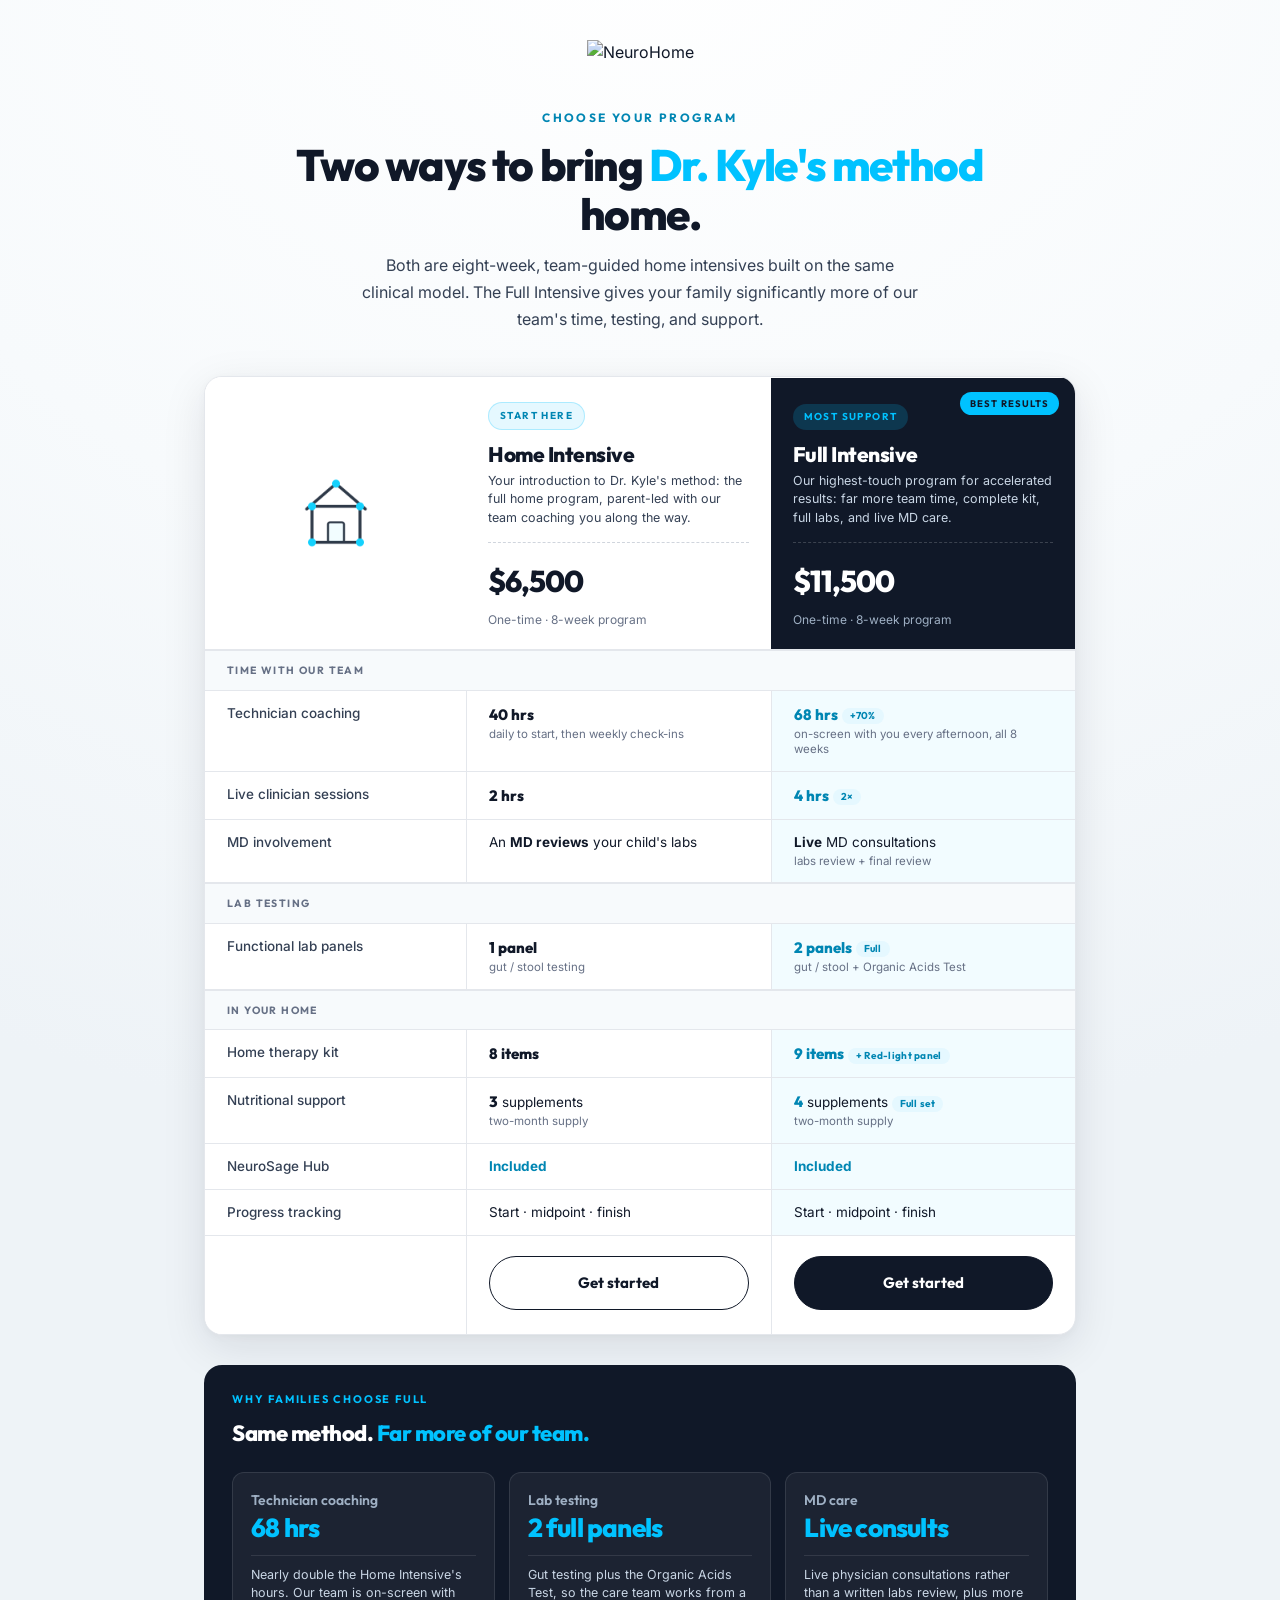
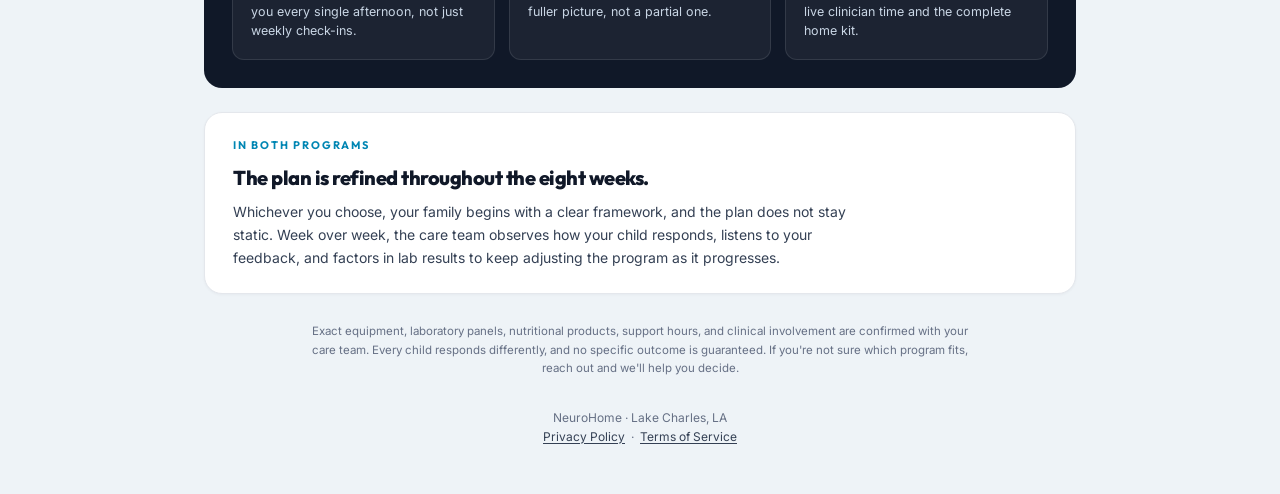
==== compare/index.html @ 3e86b490 "Add compare programs page" ====
<!DOCTYPE html>
<html lang="en">
<head>
<meta charset="UTF-8" />
<meta name="robots" content="noindex,nofollow" />
<meta name="viewport" content="width=device-width, initial-scale=1.0" />
<title>NeuroHome · Choose your program</title>
<link rel="preconnect" href="https://fonts.googleapis.com" />
<link rel="preconnect" href="https://fonts.gstatic.com" crossorigin />
<link href="https://fonts.googleapis.com/css2?family=Outfit:wght@500;600;700;800&family=Inter:wght@400;500;600&display=swap" rel="stylesheet" />
<style>
:root{
  --bg:#F7FAFC;
  --card:#FFFFFF;
  --navy:#101828;
  --navy-2:#1D2939;
  --ink:#101828;
  --ink-2:#344054;
  --ink-3:#667085;
  --line:#E4E7EC;
  --line-strong:#D0D5DD;
  --cyan:#00C2FF;
  --cyan-ink:#0086B3;
  --cyan-soft:#E5F8FF;
  --cyan-glow:rgba(0,194,255,0.14);
  --radius:18px;
  --radius-sm:12px;
  --radius-pill:100px;
  --shadow-sm:0 1px 3px rgba(16,24,40,0.04);
  --shadow-lg:0 12px 44px rgba(16,24,40,0.10),0 2px 8px rgba(16,24,40,0.03);
}
*,*::before,*::after{box-sizing:border-box;margin:0;padding:0}
html{scroll-behavior:smooth;-webkit-text-size-adjust:100%}
body{
  font-family:'Inter',-apple-system,BlinkMacSystemFont,sans-serif;
  background:radial-gradient(120% 60% at 50% -5%, #ffffff 0%, var(--bg) 55%, #EEF3F7 100%);
  color:var(--ink);line-height:1.6;-webkit-font-smoothing:antialiased;min-height:100vh;
}

/* ---------- header ---------- */
.masthead{text-align:center;padding:40px 20px 8px}
.masthead img{height:46px;width:auto;display:inline-block}
@media(max-width:600px){.masthead img{height:38px}}
.hero{max-width:760px;margin:0 auto;padding:14px 24px 8px;text-align:center}
.hero .eyebrow{font-family:'Outfit',sans-serif;font-size:12px;font-weight:700;letter-spacing:2.4px;text-transform:uppercase;color:var(--cyan-ink);margin-bottom:14px}
.hero h1{font-family:'Outfit',sans-serif;font-weight:800;font-size:clamp(30px,6vw,44px);line-height:1.1;letter-spacing:-1.4px;margin-bottom:14px}
.hero h1 em{font-style:normal;color:var(--cyan)}
.hero p{font-size:16px;color:var(--ink-2);max-width:560px;margin:0 auto;line-height:1.7}

/* ---------- comparison matrix ---------- */
.matrix-wrap{max-width:920px;margin:34px auto 0;padding:0 24px}
.matrix{width:100%;border-collapse:separate;border-spacing:0;background:var(--card);border:1px solid var(--line);border-radius:var(--radius);overflow:hidden;box-shadow:var(--shadow-lg)}
.matrix col.col-label{width:30%}
.matrix col.col-plan{width:35%}
.m-head td{vertical-align:bottom;padding:0;border-bottom:1px solid var(--line)}
.m-head .m-corner{background:var(--card);vertical-align:middle}
.corner-mark{display:flex;align-items:center;justify-content:center;padding:20px}
.corner-mark img{width:72px;height:auto;opacity:0.92}
@media(max-width:600px){.corner-mark img{width:48px}.corner-mark{padding:12px}}
.plan-head{padding:24px 22px 20px;height:100%}
.plan-head.accel{background:var(--navy);position:relative}
.best-badge{position:absolute;top:14px;right:16px;font-family:'Outfit',sans-serif;font-size:9.5px;font-weight:700;letter-spacing:1px;text-transform:uppercase;background:var(--cyan);color:var(--navy);padding:4px 10px;border-radius:var(--radius-pill)}
.plan-flag{display:inline-block;font-family:'Outfit',sans-serif;font-size:10px;font-weight:700;letter-spacing:1.4px;text-transform:uppercase;padding:5px 11px;border-radius:var(--radius-pill);margin-bottom:12px}
.plan-head.intro .plan-flag{background:var(--cyan-soft);color:var(--cyan-ink);border:1px solid rgba(0,194,255,0.25)}
.plan-head.accel .plan-flag{background:rgba(0,194,255,0.18);color:var(--cyan)}
.plan-name{font-family:'Outfit',sans-serif;font-size:21px;font-weight:800;letter-spacing:-0.5px;line-height:1.15;margin-bottom:6px}
.plan-head.accel .plan-name{color:#fff}
.plan-tagline{font-size:12.5px;line-height:1.5;min-height:54px}
.plan-head.intro .plan-tagline{color:var(--ink-2)}
.plan-head.accel .plan-tagline{color:#C9D6E5}
.price-stack{margin-top:14px;padding-top:14px;border-top:1px dashed var(--line-strong)}
.plan-head.accel .price-stack{border-top-color:rgba(255,255,255,0.18)}
.price-total{font-family:'Outfit',sans-serif;font-size:30px;font-weight:800;letter-spacing:-1px;color:var(--ink)}
.plan-head.accel .price-total{color:#fff}
.price-meta{font-size:12px;margin-top:5px}
.plan-head.intro .price-meta{color:var(--ink-3)}
.plan-head.accel .price-meta{color:#9FB0C4}

/* body rows */
.m-section td{background:var(--bg);font-family:'Outfit',sans-serif;font-size:10.5px;font-weight:700;letter-spacing:1.4px;text-transform:uppercase;color:var(--ink-3);padding:11px 22px;border-bottom:1px solid var(--line);border-top:1px solid var(--line)}
.matrix td.rlabel{font-size:13.5px;color:var(--ink-2);font-weight:500;padding:13px 22px;border-bottom:1px solid var(--line);vertical-align:top;line-height:1.4}
.matrix td.cell{font-size:13.5px;color:var(--ink);padding:13px 22px;border-bottom:1px solid var(--line);border-left:1px solid var(--line);vertical-align:top;line-height:1.4}
.matrix td.cell.accel-col{background:rgba(0,194,255,0.05)}
.matrix tr:last-child td{border-bottom:none}
.cell .yes{color:var(--cyan-ink);font-weight:700}
.cell .no{color:var(--ink-3)}
.cell strong{font-weight:700;color:var(--ink)}
.cell .big{font-family:'Outfit',sans-serif;font-weight:800;color:var(--ink);font-size:15px}
.cell.accel-col .big{color:var(--cyan-ink)}
.cell .up{display:inline-block;font-family:'Outfit',sans-serif;font-size:10px;font-weight:700;color:var(--cyan-ink);background:var(--cyan-soft);border-radius:var(--radius-pill);padding:1px 8px;margin-left:4px;letter-spacing:0.3px;vertical-align:middle}
.cell small{display:block;color:var(--ink-3);font-size:11.5px;margin-top:2px;line-height:1.35}

/* CTA row */
.m-cta td{padding:20px 22px 24px;border-left:1px solid var(--line)}
.m-cta td.rlabel-cta{border-left:none;background:var(--card)}
.plan-cta{display:block;width:100%;text-align:center;font-family:'Outfit',sans-serif;font-size:15px;font-weight:700;text-decoration:none;padding:14px;border-radius:var(--radius-pill);transition:transform .2s cubic-bezier(.22,1,.36,1),box-shadow .2s,background .2s}
.plan-cta.intro{background:#fff;color:var(--navy);border:1.5px solid var(--navy)}
.plan-cta.intro:hover{background:var(--navy);color:#fff;transform:translateY(-2px)}
.plan-cta.accel{background:var(--navy);color:#fff;border:1.5px solid var(--navy)}
.plan-cta.accel:hover{background:var(--navy-2);transform:translateY(-2px);box-shadow:0 8px 26px rgba(0,194,255,0.32)}
.plan-cta:focus-visible{outline:2px solid var(--cyan);outline-offset:3px}

/* ---------- why full (delta strip) ---------- */
.why{max-width:920px;margin:30px auto 0;padding:0 24px}
.why-inner{background:var(--navy);border-radius:var(--radius);padding:26px 28px 28px;color:#fff}
.why-inner .eyebrow{font-family:'Outfit',sans-serif;font-size:11px;font-weight:700;letter-spacing:1.8px;text-transform:uppercase;color:var(--cyan);margin-bottom:8px}
.why-inner h2{font-family:'Outfit',sans-serif;font-size:22px;font-weight:800;letter-spacing:-0.5px;margin-bottom:20px}
.why-inner h2 em{font-style:normal;color:var(--cyan)}
.why-grid{display:grid;grid-template-columns:repeat(3,1fr);gap:14px}
@media(max-width:700px){.why-grid{grid-template-columns:1fr}}
.why-cell{background:rgba(255,255,255,0.05);border:1px solid rgba(255,255,255,0.1);border-radius:var(--radius-sm);padding:18px 18px}
.why-cell .delta{font-family:'Outfit',sans-serif;font-size:14px;font-weight:600;color:#9FB0C4;line-height:1.3}
.why-cell .delta .to{color:var(--cyan);font-size:26px;font-weight:800;display:block;letter-spacing:-0.8px;margin-top:2px}
.why-cell .desc{font-size:12.5px;color:#C9D6E5;line-height:1.5;margin-top:10px;padding-top:10px;border-top:1px solid rgba(255,255,255,0.1)}

/* ---------- shared foundation ---------- */
.shared{max-width:920px;margin:24px auto 0;padding:0 24px}
.shared-inner{background:var(--card);border:1px solid var(--line);border-radius:var(--radius);padding:24px 28px;box-shadow:var(--shadow-sm)}
.shared-inner .eyebrow{font-family:'Outfit',sans-serif;font-size:11px;font-weight:700;letter-spacing:1.8px;text-transform:uppercase;color:var(--cyan-ink);margin-bottom:8px}
.shared-inner h2{font-family:'Outfit',sans-serif;font-size:20px;font-weight:800;letter-spacing:-0.5px;margin-bottom:6px;color:var(--ink)}
.shared-inner p{font-size:14px;color:var(--ink-2);line-height:1.65;max-width:640px}

/* ---------- disclaimer + footer ---------- */
.note{max-width:720px;margin:28px auto 0;padding:0 24px;text-align:center}
.note p{font-size:11.5px;color:var(--ink-3);line-height:1.6}
footer{text-align:center;padding:30px 24px 48px;color:var(--ink-3);font-size:12px}
footer a{color:var(--ink-2);text-decoration:underline;text-underline-offset:2px}

@media(prefers-reduced-motion:reduce){*{transition:none!important}}
</style>
</head>
<body>

  <div class="masthead">
    <img src="https://assets.cdn.filesafe.space/OzXiG0YQaeEKh2w5XeyU/media/6a5966ed1a0f048050e0a91e.png" alt="NeuroHome" />
  </div>

  <div class="hero">
    <div class="eyebrow">Choose your program</div>
    <h1>Two ways to bring <em>Dr. Kyle's method</em> home.</h1>
    <p>Both are eight-week, team-guided home intensives built on the same clinical model. The Full Intensive gives your family significantly more of our team's time, testing, and support.</p>
  </div>

  <div class="matrix-wrap">
    <table class="matrix">
      <colgroup>
        <col class="col-label" />
        <col class="col-plan" />
        <col class="col-plan" />
      </colgroup>

      <tr class="m-head">
        <td class="m-corner"><div class="corner-mark"><img src="neurohome-calendar-logo.png" alt="NeuroHome" /></div></td>
        <td>
          <div class="plan-head intro">
            <span class="plan-flag">Start here</span>
            <div class="plan-name">Home Intensive</div>
            <div class="plan-tagline">Your introduction to Dr. Kyle's method: the full home program, parent-led with our team coaching you along the way.</div>
            <div class="price-stack">
              <div class="price-total">$6,500</div>
              <div class="price-meta">One-time · 8-week program</div>
            </div>
          </div>
        </td>
        <td>
          <div class="plan-head accel">
            <span class="best-badge">Best results</span>
            <span class="plan-flag">Most support</span>
            <div class="plan-name">Full Intensive</div>
            <div class="plan-tagline">Our highest-touch program for accelerated results: far more team time, complete kit, full labs, and live MD care.</div>
            <div class="price-stack">
              <div class="price-total">$11,500</div>
              <div class="price-meta">One-time · 8-week program</div>
            </div>
          </div>
        </td>
      </tr>

      <!-- TEAM TIME -->
      <tr class="m-section"><td colspan="3">Time with our team</td></tr>
      <tr>
        <td class="rlabel">Technician coaching</td>
        <td class="cell"><span class="big">40 hrs</span><small>daily to start, then weekly check-ins</small></td>
        <td class="cell accel-col"><span class="big">68 hrs</span><span class="up">+70%</span><small>on-screen with you every afternoon, all 8 weeks</small></td>
      </tr>
      <tr>
        <td class="rlabel">Live clinician sessions</td>
        <td class="cell"><span class="big">2 hrs</span></td>
        <td class="cell accel-col"><span class="big">4 hrs</span><span class="up">2×</span></td>
      </tr>
      <tr>
        <td class="rlabel">MD involvement</td>
        <td class="cell">An <strong>MD reviews</strong> your child's labs</td>
        <td class="cell accel-col"><strong>Live</strong> MD consultations<small>labs review + final review</small></td>
      </tr>

      <!-- LABS -->
      <tr class="m-section"><td colspan="3">Lab testing</td></tr>
      <tr>
        <td class="rlabel">Functional lab panels</td>
        <td class="cell"><span class="big">1 panel</span><small>gut / stool testing</small></td>
        <td class="cell accel-col"><span class="big">2 panels</span><span class="up">Full</span><small>gut / stool + Organic Acids Test</small></td>
      </tr>

      <!-- HOME KIT + SUPPLEMENTS -->
      <tr class="m-section"><td colspan="3">In your home</td></tr>
      <tr>
        <td class="rlabel">Home therapy kit</td>
        <td class="cell"><span class="big">8 items</span></td>
        <td class="cell accel-col"><span class="big">9 items</span><span class="up">+ Red-light panel</span></td>
      </tr>
      <tr>
        <td class="rlabel">Nutritional support</td>
        <td class="cell"><span class="big">3</span> supplements<small>two-month supply</small></td>
        <td class="cell accel-col"><span class="big">4</span> supplements<span class="up">Full set</span><small>two-month supply</small></td>
      </tr>
      <tr>
        <td class="rlabel">NeuroSage Hub</td>
        <td class="cell"><span class="yes">Included</span></td>
        <td class="cell accel-col"><span class="yes">Included</span></td>
      </tr>
      <tr>
        <td class="rlabel">Progress tracking</td>
        <td class="cell">Start · midpoint · finish</td>
        <td class="cell accel-col">Start · midpoint · finish</td>
      </tr>

      <tr class="m-cta">
        <td class="rlabel-cta"></td>
        <td><a class="plan-cta intro" href="[CHECKOUT_URL_INTRO]" target="_blank" rel="noopener">Get started</a></td>
        <td><a class="plan-cta accel" href="[CHECKOUT_URL_FULL]" target="_blank" rel="noopener">Get started</a></td>
      </tr>

    </table>
  </div>

  <!-- why full is the bigger step -->
  <div class="why">
    <div class="why-inner">
      <div class="eyebrow">Why families choose Full</div>
      <h2>Same method. <em>Far more of our team.</em></h2>
      <div class="why-grid">
        <div class="why-cell">
          <div class="delta">Technician coaching<span class="to">68 hrs</span></div>
          <div class="desc">Nearly double the Home Intensive's hours. Our team is on-screen with you every single afternoon, not just weekly check-ins.</div>
        </div>
        <div class="why-cell">
          <div class="delta">Lab testing<span class="to">2 full panels</span></div>
          <div class="desc">Gut testing plus the Organic Acids Test, so the care team works from a fuller picture, not a partial one.</div>
        </div>
        <div class="why-cell">
          <div class="delta">MD care<span class="to">Live consults</span></div>
          <div class="desc">Live physician consultations rather than a written labs review, plus more live clinician time and the complete home kit.</div>
        </div>
      </div>
    </div>
  </div>

  <!-- shared foundation -->
  <div class="shared">
    <div class="shared-inner">
      <div class="eyebrow">In both programs</div>
      <h2>The plan is refined throughout the eight weeks.</h2>
      <p>Whichever you choose, your family begins with a clear framework, and the plan does not stay static. Week over week, the care team observes how your child responds, listens to your feedback, and factors in lab results to keep adjusting the program as it progresses.</p>
    </div>
  </div>

  <div class="note">
    <p>Exact equipment, laboratory panels, nutritional products, support hours, and clinical involvement are confirmed with your care team. Every child responds differently, and no specific outcome is guaranteed. If you're not sure which program fits, reach out and we'll help you decide.</p>
  </div>

  <footer>
    NeuroHome · Lake Charles, LA<br>
    <a href="#">Privacy Policy</a> &nbsp;·&nbsp; <a href="#">Terms of Service</a>
  </footer>

</body>
</html>
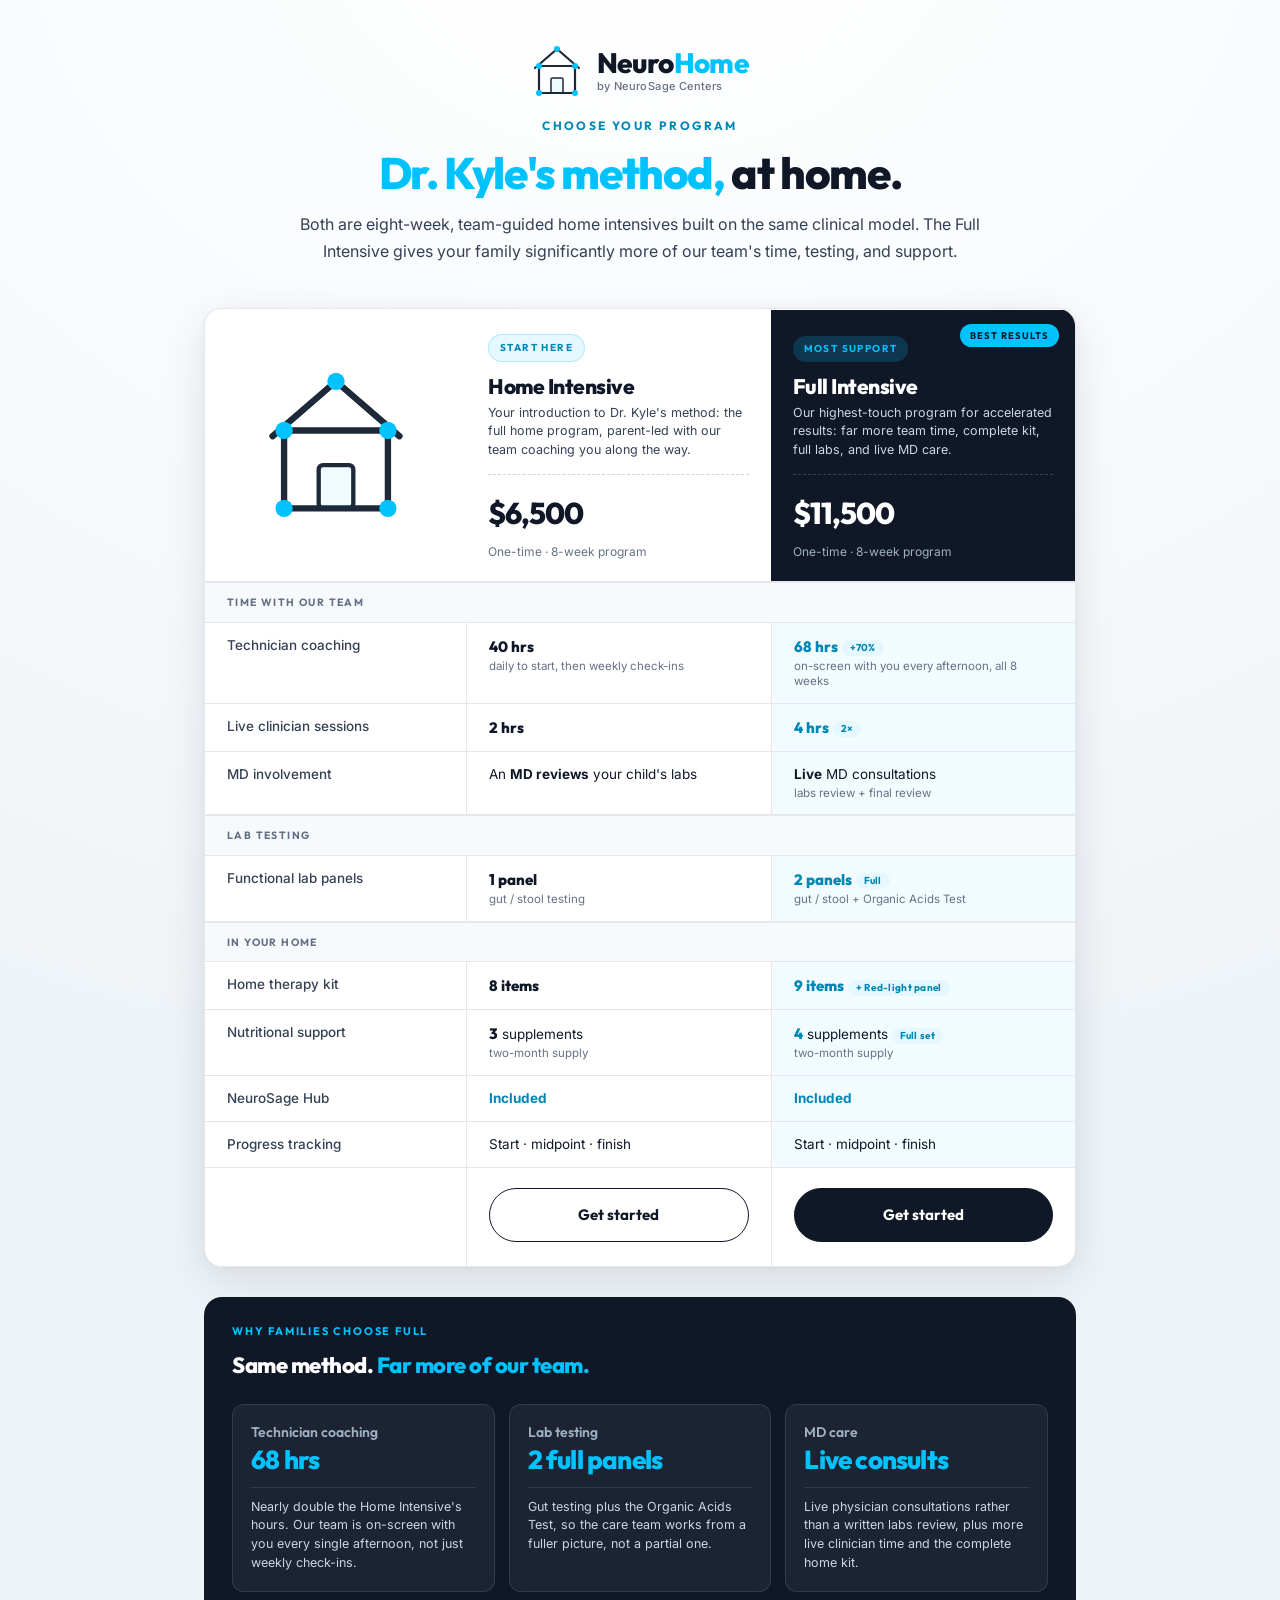
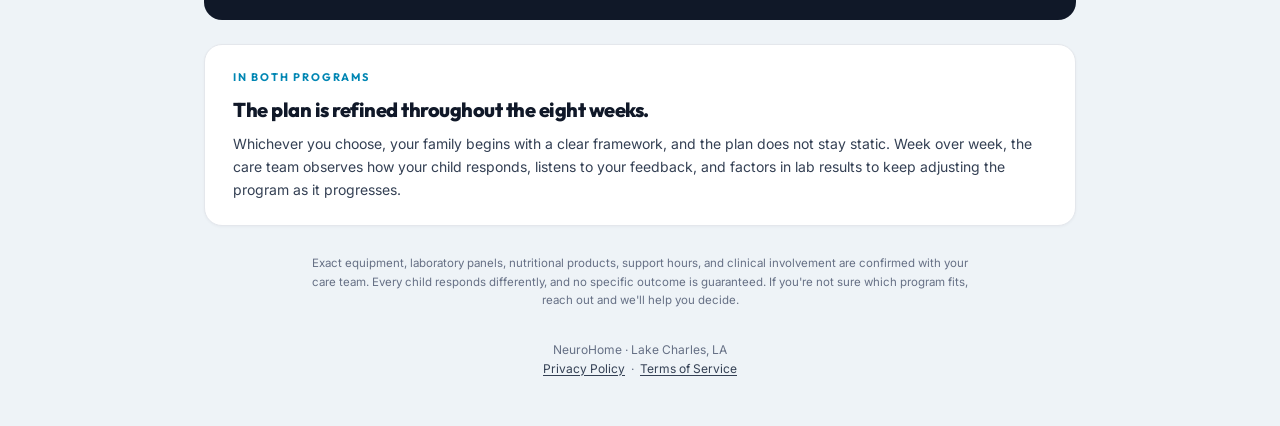
==== commit 12a66bcd: "Restore compare page (index.html)" ====
--- a/compare/index.html
+++ b/compare/index.html
@@ -38,14 +38,21 @@
 }
 
 /* ---------- header ---------- */
-.masthead{text-align:center;padding:40px 20px 8px}
-.masthead img{height:46px;width:auto;display:inline-block}
-@media(max-width:600px){.masthead img{height:38px}}
-.hero{max-width:760px;margin:0 auto;padding:14px 24px 8px;text-align:center}
+.masthead{text-align:center;padding:44px 20px 4px}
+.masthead .nav-brand{display:inline-flex;align-items:center;gap:14px;text-decoration:none;line-height:1.1}
+.nav-brand-mark{flex-shrink:0}
+.nav-brand-wordmark{display:flex;flex-direction:column;gap:2px;text-align:left}
+.nav-brand-name{font-family:'Outfit',sans-serif;font-size:28px;font-weight:800;letter-spacing:-0.6px;color:var(--ink)}
+.nav-brand-name span{color:var(--cyan)}
+.nav-brand-tag{font-family:'Inter',sans-serif;font-size:11px;font-weight:500;color:var(--ink-3);letter-spacing:0.4px}
+@media(max-width:600px){.nav-brand-name{font-size:23px}.nav-brand-mark{width:44px;height:44px}}
+
+
+.hero{max-width:920px;margin:0 auto;padding:8px 24px 8px;text-align:center}
 .hero .eyebrow{font-family:'Outfit',sans-serif;font-size:12px;font-weight:700;letter-spacing:2.4px;text-transform:uppercase;color:var(--cyan-ink);margin-bottom:14px}
 .hero h1{font-family:'Outfit',sans-serif;font-weight:800;font-size:clamp(30px,6vw,44px);line-height:1.1;letter-spacing:-1.4px;margin-bottom:14px}
 .hero h1 em{font-style:normal;color:var(--cyan)}
-.hero p{font-size:16px;color:var(--ink-2);max-width:560px;margin:0 auto;line-height:1.7}
+.hero p{font-size:16px;color:var(--ink-2);max-width:720px;margin:0 auto;line-height:1.7}
 
 /* ---------- comparison matrix ---------- */
 .matrix-wrap{max-width:920px;margin:34px auto 0;padding:0 24px}
@@ -54,9 +61,9 @@
 .matrix col.col-plan{width:35%}
 .m-head td{vertical-align:bottom;padding:0;border-bottom:1px solid var(--line)}
 .m-head .m-corner{background:var(--card);vertical-align:middle}
-.corner-mark{display:flex;align-items:center;justify-content:center;padding:20px}
-.corner-mark img{width:72px;height:auto;opacity:0.92}
-@media(max-width:600px){.corner-mark img{width:48px}.corner-mark{padding:12px}}
+.corner-mark{display:flex;align-items:center;justify-content:center;padding:12px}
+.corner-svg{width:150px;height:auto;opacity:1}
+@media(max-width:600px){.corner-svg{width:90px}.corner-mark{padding:8px}}
 .plan-head{padding:24px 22px 20px;height:100%}
 .plan-head.accel{background:var(--navy);position:relative}
 .best-badge{position:absolute;top:14px;right:16px;font-family:'Outfit',sans-serif;font-size:9.5px;font-weight:700;letter-spacing:1px;text-transform:uppercase;background:var(--cyan);color:var(--navy);padding:4px 10px;border-radius:var(--radius-pill)}
@@ -118,7 +125,7 @@
 .shared-inner{background:var(--card);border:1px solid var(--line);border-radius:var(--radius);padding:24px 28px;box-shadow:var(--shadow-sm)}
 .shared-inner .eyebrow{font-family:'Outfit',sans-serif;font-size:11px;font-weight:700;letter-spacing:1.8px;text-transform:uppercase;color:var(--cyan-ink);margin-bottom:8px}
 .shared-inner h2{font-family:'Outfit',sans-serif;font-size:20px;font-weight:800;letter-spacing:-0.5px;margin-bottom:6px;color:var(--ink)}
-.shared-inner p{font-size:14px;color:var(--ink-2);line-height:1.65;max-width:640px}
+.shared-inner p{font-size:14px;color:var(--ink-2);line-height:1.65;max-width:100%}
 
 /* ---------- disclaimer + footer ---------- */
 .note{max-width:720px;margin:28px auto 0;padding:0 24px;text-align:center}
@@ -132,12 +139,27 @@
 <body>
 
   <div class="masthead">
-    <img src="https://assets.cdn.filesafe.space/OzXiG0YQaeEKh2w5XeyU/media/6a5966ed1a0f048050e0a91e.png" alt="NeuroHome" />
+    <a class="nav-brand" href="#" aria-label="NeuroHome by NeuroSage Centers">
+      <svg class="nav-brand-mark" width="52" height="52" viewBox="0 0 52 52" fill="none" xmlns="http://www.w3.org/2000/svg" aria-hidden="true">
+        <rect x="8" y="22" width="36" height="27" rx="3" stroke="#1D2939" stroke-width="2.2" fill="none"/>
+        <path d="M 4 24 L 26 5 L 48 24" stroke="#1D2939" stroke-width="2.2" fill="none" stroke-linecap="round" stroke-linejoin="round"/>
+        <rect x="20" y="34" width="12" height="15" rx="1.5" stroke="#1D2939" stroke-width="1.5" fill="rgba(0,194,255,0.06)"/>
+        <circle cx="8" cy="22" r="3" fill="#00C2FF"/>
+        <circle cx="44" cy="22" r="3" fill="#00C2FF"/>
+        <circle cx="8" cy="49" r="3" fill="#00C2FF"/>
+        <circle cx="44" cy="49" r="3" fill="#00C2FF"/>
+        <circle cx="26" cy="5" r="3" fill="#00C2FF"/>
+      </svg>
+      <span class="nav-brand-wordmark">
+        <span class="nav-brand-name">Neuro<span>Home</span></span>
+        <span class="nav-brand-tag">by NeuroSage Centers</span>
+      </span>
+    </a>
   </div>
 
   <div class="hero">
     <div class="eyebrow">Choose your program</div>
-    <h1>Two ways to bring <em>Dr. Kyle's method</em> home.</h1>
+    <h1><em>Dr. Kyle's method,</em> at home.</h1>
     <p>Both are eight-week, team-guided home intensives built on the same clinical model. The Full Intensive gives your family significantly more of our team's time, testing, and support.</p>
   </div>
 
@@ -150,7 +172,16 @@
       </colgroup>
 
       <tr class="m-head">
-        <td class="m-corner"><div class="corner-mark"><img src="neurohome-calendar-logo.png" alt="NeuroHome" /></div></td>
+        <td class="m-corner"><div class="corner-mark"><svg class="corner-svg" viewBox="0 0 52 54" fill="none" xmlns="http://www.w3.org/2000/svg" role="img" aria-label="NeuroHome">
+  <rect x="8" y="22" width="36" height="27" rx="3" stroke="#1D2939" stroke-width="2.2" fill="none"/>
+  <path d="M 4 24 L 26 5 L 48 24" stroke="#1D2939" stroke-width="2.2" fill="none" stroke-linecap="round" stroke-linejoin="round"/>
+  <rect x="20" y="34" width="12" height="15" rx="1.5" stroke="#1D2939" stroke-width="1.5" fill="rgba(0,194,255,0.06)"/>
+  <circle cx="8" cy="22" r="3" fill="#00C2FF"/>
+  <circle cx="44" cy="22" r="3" fill="#00C2FF"/>
+  <circle cx="8" cy="49" r="3" fill="#00C2FF"/>
+  <circle cx="44" cy="49" r="3" fill="#00C2FF"/>
+  <circle cx="26" cy="5" r="3" fill="#00C2FF"/>
+</svg></div></td>
         <td>
           <div class="plan-head intro">
             <span class="plan-flag">Start here</span>
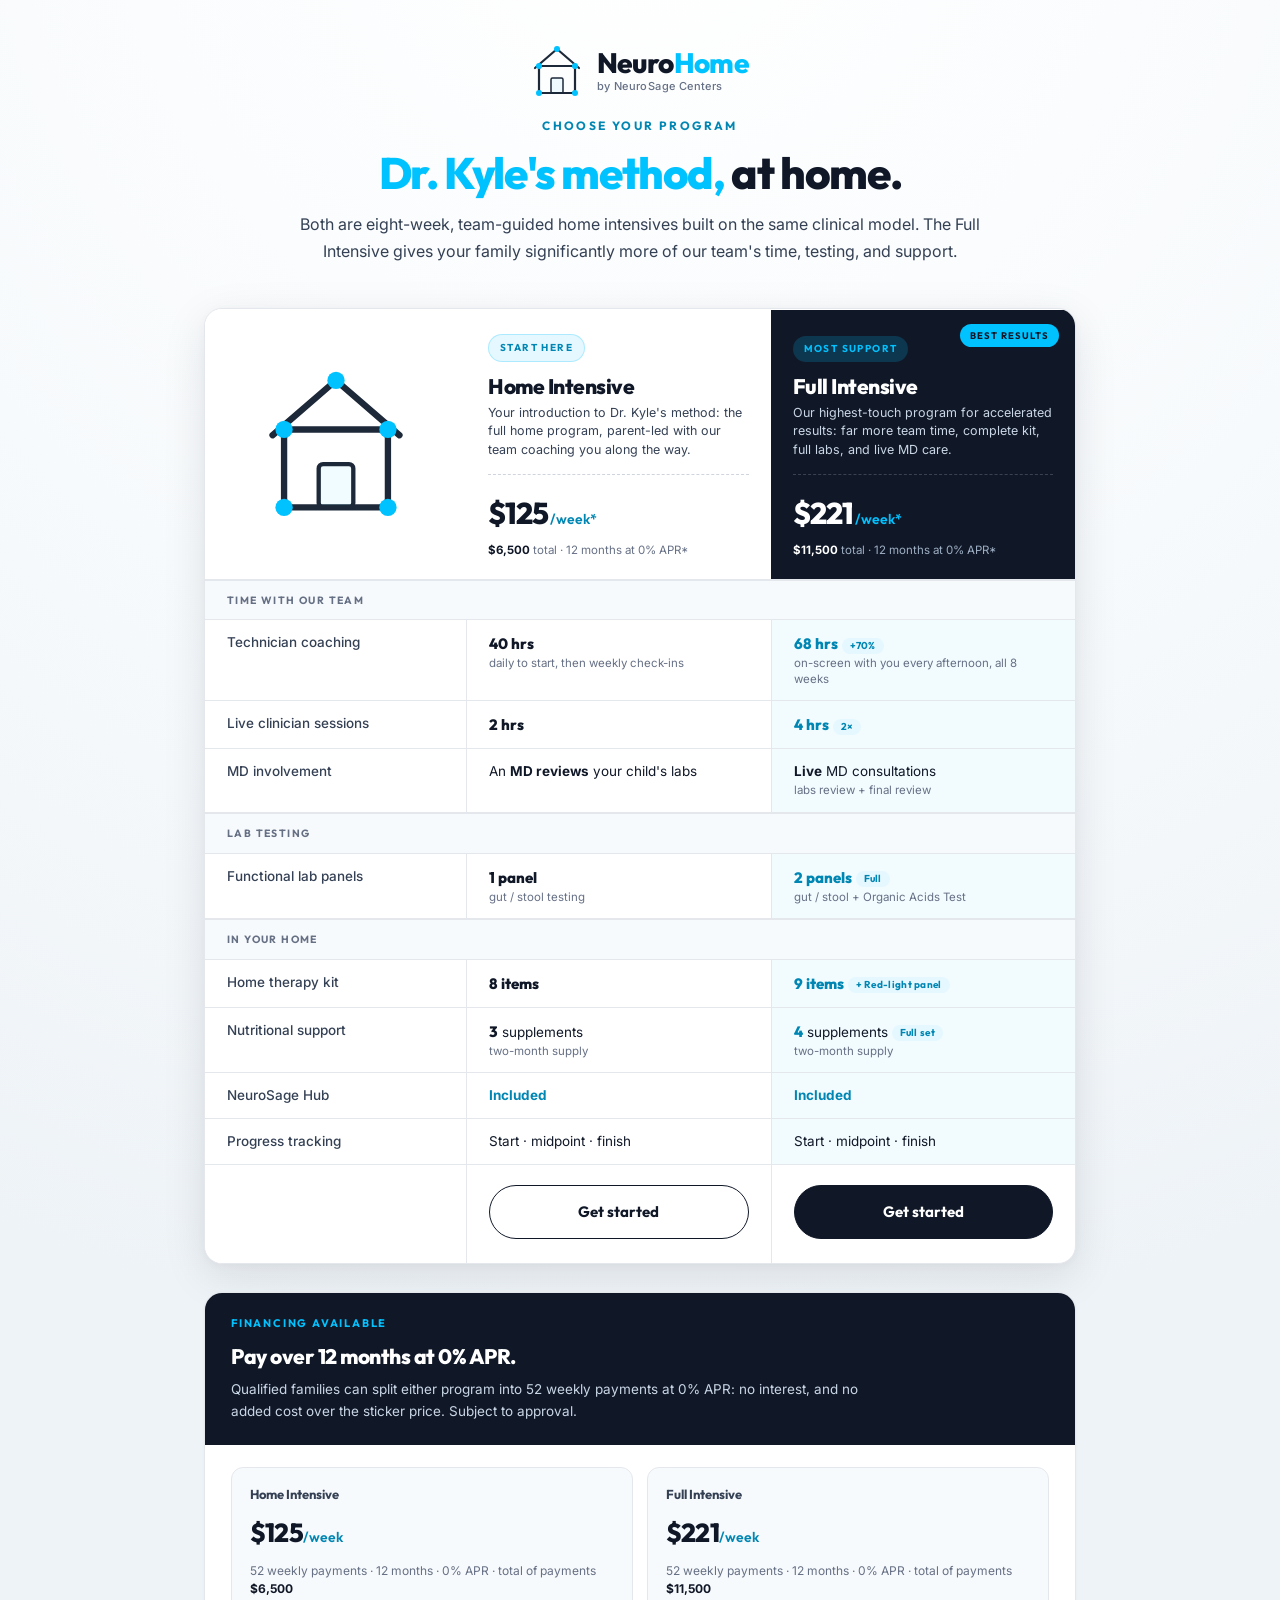
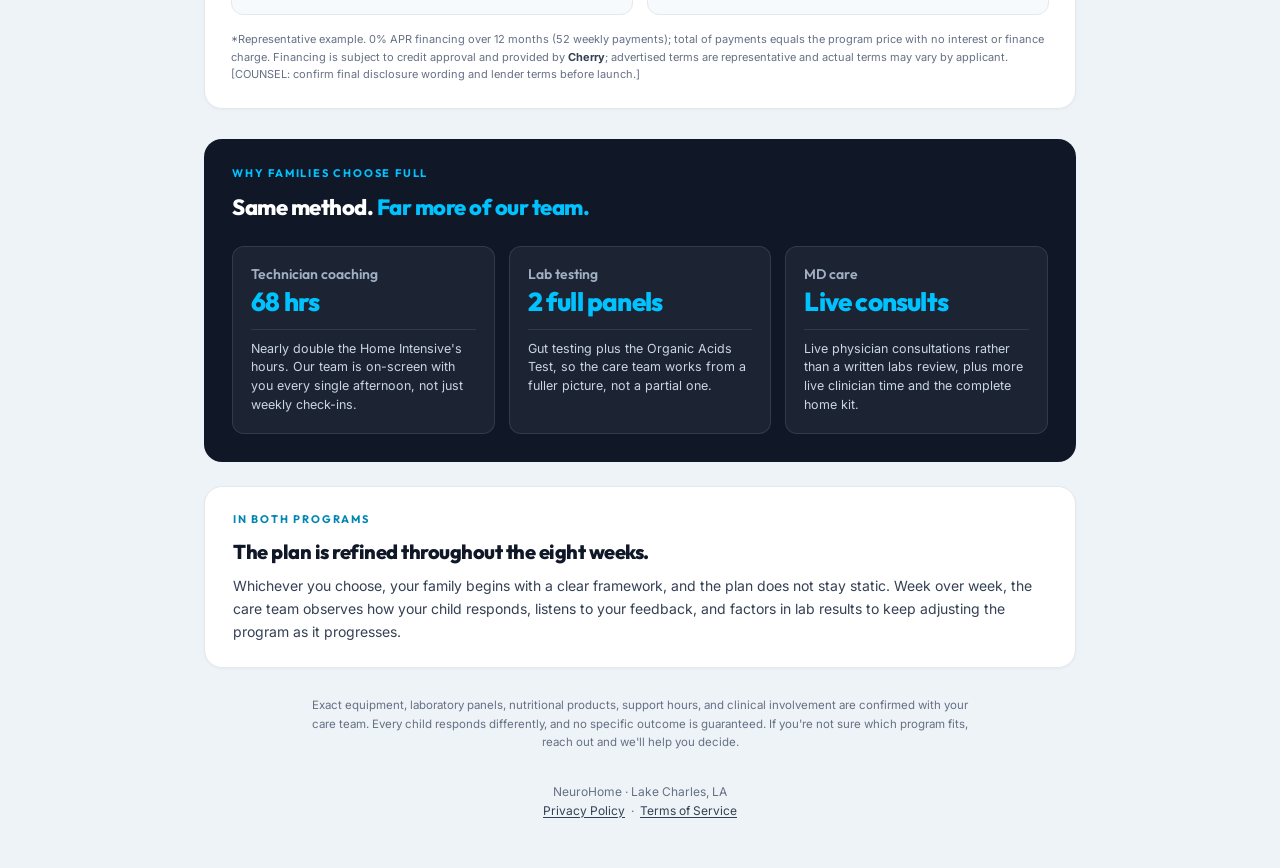
==== commit 3085fd63: "Cherry financing + fix APR line wrap" ====
--- a/compare/index.html
+++ b/compare/index.html
@@ -79,9 +79,15 @@
 .plan-head.accel .price-stack{border-top-color:rgba(255,255,255,0.18)}
 .price-total{font-family:'Outfit',sans-serif;font-size:30px;font-weight:800;letter-spacing:-1px;color:var(--ink)}
 .plan-head.accel .price-total{color:#fff}
-.price-meta{font-size:12px;margin-top:5px}
+.price-meta{font-size:11.5px;margin-top:5px;line-height:1.45}
 .plan-head.intro .price-meta{color:var(--ink-3)}
 .plan-head.accel .price-meta{color:#9FB0C4}
+.price-weekly{font-family:'Outfit',sans-serif;font-size:14px;font-weight:600;color:var(--cyan-ink)}
+.plan-head.accel .price-weekly{color:var(--cyan)}
+.price-weekly .amt{font-family:'Outfit',sans-serif;font-size:30px;font-weight:800;letter-spacing:-1px;color:var(--ink);display:inline-block;margin-right:2px}
+.plan-head.accel .price-weekly .amt{color:#fff}
+.price-meta strong{color:var(--ink);font-weight:700}
+.plan-head.accel .price-meta strong{color:#fff}
 
 /* body rows */
 .m-section td{background:var(--bg);font-family:'Outfit',sans-serif;font-size:10.5px;font-weight:700;letter-spacing:1.4px;text-transform:uppercase;color:var(--ink-3);padding:11px 22px;border-bottom:1px solid var(--line);border-top:1px solid var(--line)}
@@ -106,6 +112,26 @@
 .plan-cta.accel{background:var(--navy);color:#fff;border:1.5px solid var(--navy)}
 .plan-cta.accel:hover{background:var(--navy-2);transform:translateY(-2px);box-shadow:0 8px 26px rgba(0,194,255,0.32)}
 .plan-cta:focus-visible{outline:2px solid var(--cyan);outline-offset:3px}
+
+
+/* ---------- financing ---------- */
+.financing{max-width:920px;margin:28px auto 0;padding:0 24px}
+.fin-inner{background:var(--card);border:1px solid var(--line);border-radius:var(--radius);overflow:hidden;box-shadow:var(--shadow-sm)}
+.fin-head{background:var(--navy);padding:22px 26px;color:#fff}
+.fin-head .eyebrow{font-family:'Outfit',sans-serif;font-size:11px;font-weight:700;letter-spacing:1.8px;text-transform:uppercase;color:var(--cyan);margin-bottom:7px}
+.fin-head h2{font-family:'Outfit',sans-serif;font-size:21px;font-weight:800;letter-spacing:-0.5px;margin-bottom:6px}
+.fin-head p{font-size:13.5px;color:#C9D6E5;line-height:1.6;max-width:640px}
+.fin-body{padding:22px 26px 24px}
+.rep-grid{display:grid;grid-template-columns:1fr 1fr;gap:14px;margin-bottom:16px}
+@media(max-width:600px){.rep-grid{grid-template-columns:1fr}}
+.rep-card{background:var(--bg);border:1px solid var(--line);border-radius:var(--radius-sm);padding:16px 18px}
+.rep-name{font-family:'Outfit',sans-serif;font-size:13px;font-weight:700;color:var(--ink-2);margin-bottom:8px}
+.rep-week{font-family:'Outfit',sans-serif;font-size:14px;font-weight:600;color:var(--cyan-ink);margin-bottom:8px}
+.rep-week .ramt{font-size:26px;font-weight:800;letter-spacing:-0.8px;color:var(--ink)}
+.rep-line{font-size:12px;color:var(--ink-3);line-height:1.5}
+.rep-line strong{color:var(--ink);font-weight:700}
+.fin-disclosure{font-size:11px;color:var(--ink-3);line-height:1.6;margin:0}
+.fin-disclosure strong{color:var(--ink-2)}
 
 /* ---------- why full (delta strip) ---------- */
 .why{max-width:920px;margin:30px auto 0;padding:0 24px}
@@ -188,8 +214,8 @@
             <div class="plan-name">Home Intensive</div>
             <div class="plan-tagline">Your introduction to Dr. Kyle's method: the full home program, parent-led with our team coaching you along the way.</div>
             <div class="price-stack">
-              <div class="price-total">$6,500</div>
-              <div class="price-meta">One-time · 8-week program</div>
+              <div class="price-weekly"><span class="amt">$125</span>/week*</div>
+              <div class="price-meta"><strong>$6,500</strong> total &middot; 12 months at 0% APR*</div>
             </div>
           </div>
         </td>
@@ -200,8 +226,8 @@
             <div class="plan-name">Full Intensive</div>
             <div class="plan-tagline">Our highest-touch program for accelerated results: far more team time, complete kit, full labs, and live MD care.</div>
             <div class="price-stack">
-              <div class="price-total">$11,500</div>
-              <div class="price-meta">One-time · 8-week program</div>
+              <div class="price-weekly"><span class="amt">$221</span>/week*</div>
+              <div class="price-meta"><strong>$11,500</strong> total &middot; 12 months at 0% APR*</div>
             </div>
           </div>
         </td>
@@ -263,6 +289,32 @@
       </tr>
 
     </table>
+  </div>
+
+  <!-- financing -->
+  <div class="financing">
+    <div class="fin-inner">
+      <div class="fin-head">
+        <div class="eyebrow">Financing available</div>
+        <h2>Pay over 12 months at 0% APR.</h2>
+        <p>Qualified families can split either program into 52 weekly payments at 0% APR: no interest, and no added cost over the sticker price. Subject to approval.</p>
+      </div>
+      <div class="fin-body">
+        <div class="rep-grid">
+          <div class="rep-card">
+            <div class="rep-name">Home Intensive</div>
+            <div class="rep-week"><span class="ramt">$125</span>/week</div>
+            <div class="rep-line">52 weekly payments &middot; 12 months &middot; 0% APR &middot; total of payments <strong>$6,500</strong></div>
+          </div>
+          <div class="rep-card">
+            <div class="rep-name">Full Intensive</div>
+            <div class="rep-week"><span class="ramt">$221</span>/week</div>
+            <div class="rep-line">52 weekly payments &middot; 12 months &middot; 0% APR &middot; total of payments <strong>$11,500</strong></div>
+          </div>
+        </div>
+        <p class="fin-disclosure">*Representative example. 0% APR financing over 12 months (52 weekly payments); total of payments equals the program price with no interest or finance charge. Financing is subject to credit approval and provided by <strong>Cherry</strong>; advertised terms are representative and actual terms may vary by applicant. [COUNSEL: confirm final disclosure wording and lender terms before launch.]</p>
+      </div>
+    </div>
   </div>
 
   <!-- why full is the bigger step -->
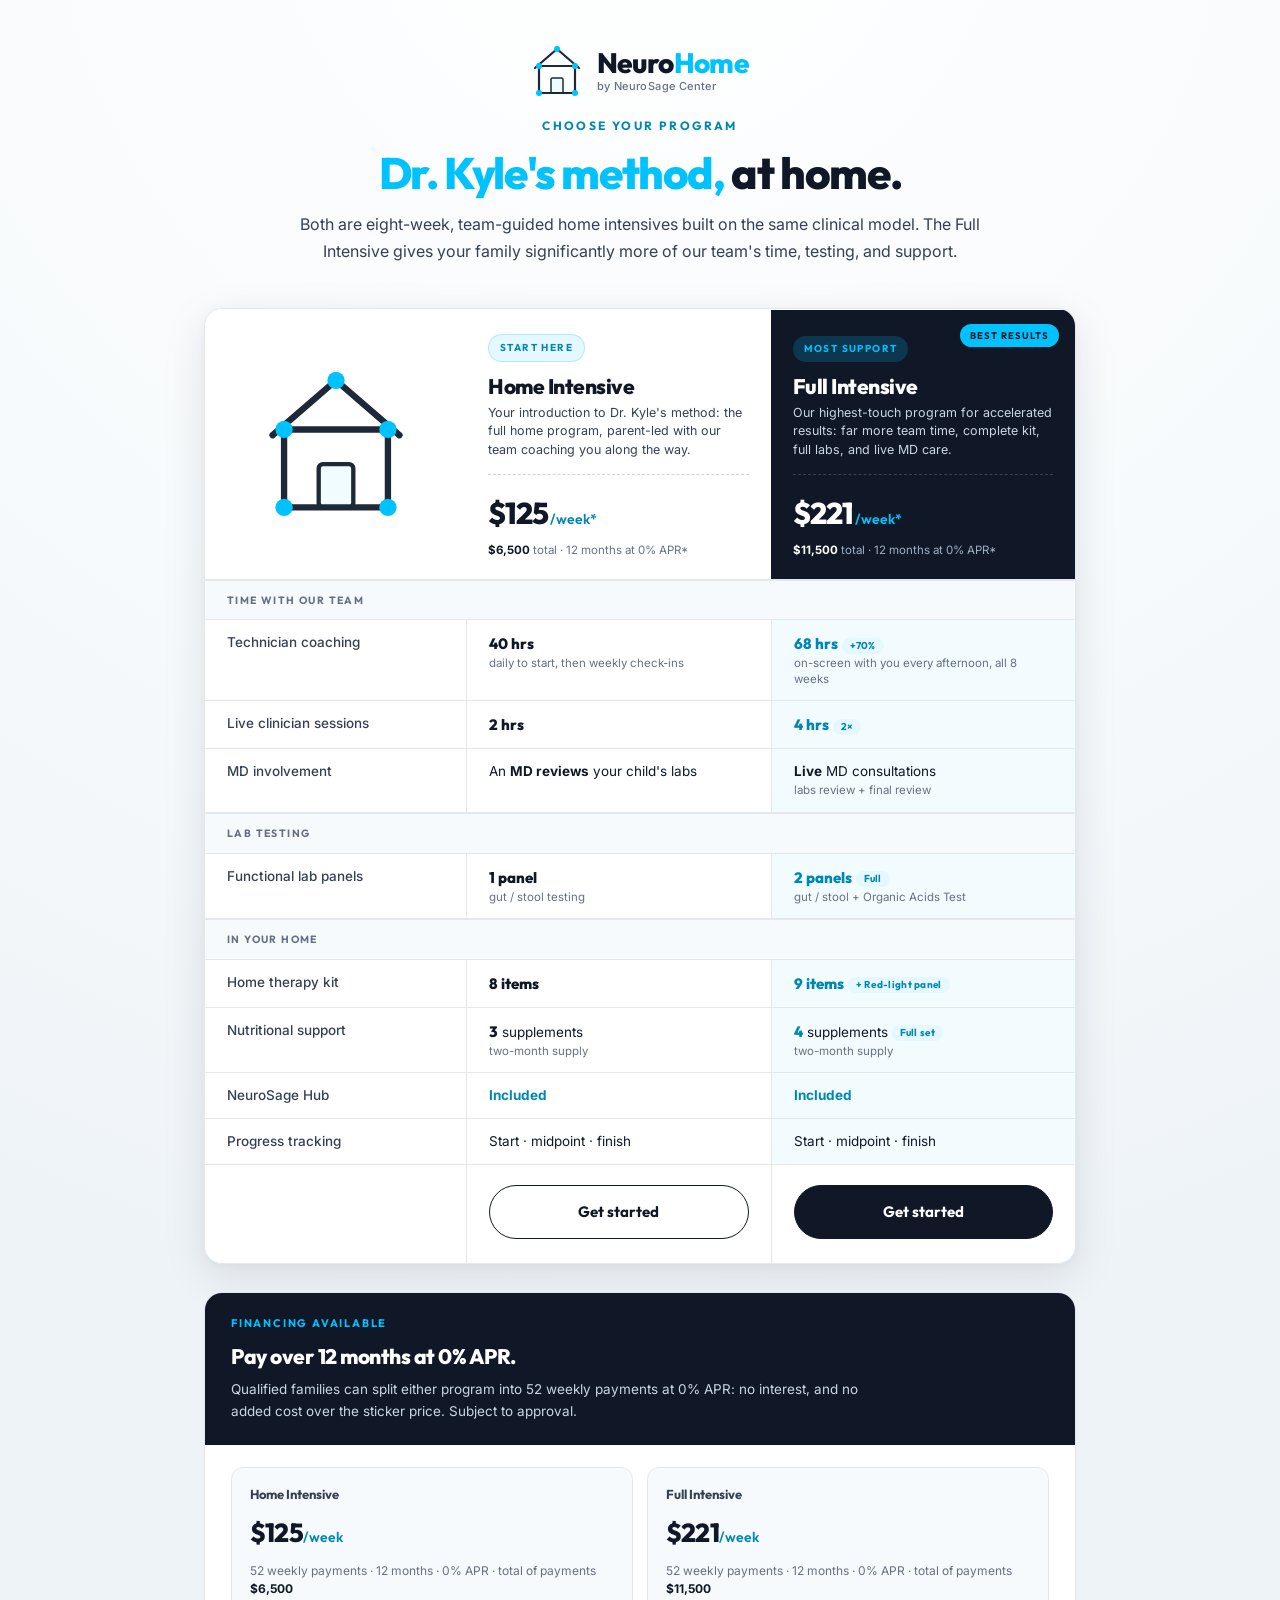
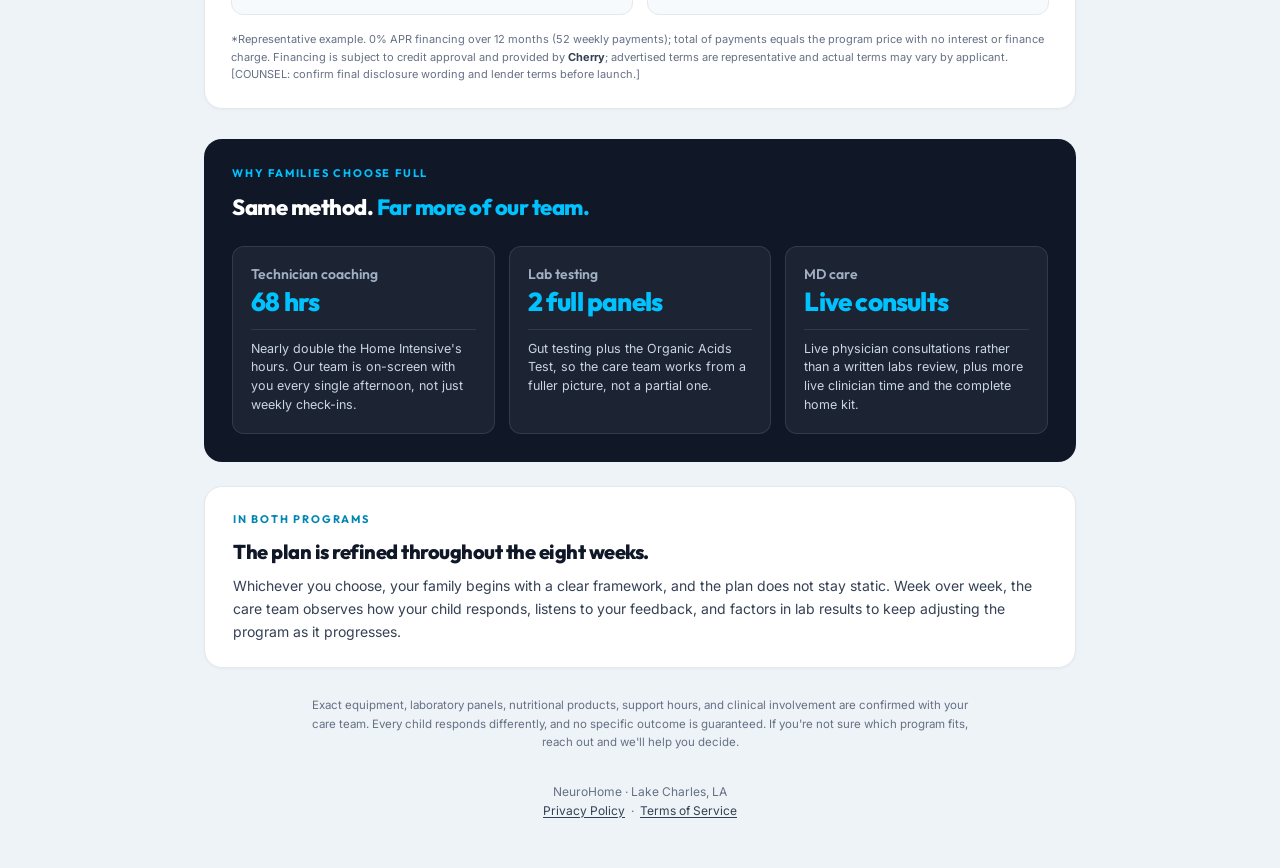
==== commit 4553cd4b: "feat: single-clinic map + on-site testimonial reel player Map / positioning: - Replace world map wit" ====
--- a/compare/index.html
+++ b/compare/index.html
@@ -165,7 +165,7 @@
 <body>
 
   <div class="masthead">
-    <a class="nav-brand" href="#" aria-label="NeuroHome by NeuroSage Centers">
+    <a class="nav-brand" href="#" aria-label="NeuroHome by NeuroSage Center">
       <svg class="nav-brand-mark" width="52" height="52" viewBox="0 0 52 52" fill="none" xmlns="http://www.w3.org/2000/svg" aria-hidden="true">
         <rect x="8" y="22" width="36" height="27" rx="3" stroke="#1D2939" stroke-width="2.2" fill="none"/>
         <path d="M 4 24 L 26 5 L 48 24" stroke="#1D2939" stroke-width="2.2" fill="none" stroke-linecap="round" stroke-linejoin="round"/>
@@ -178,7 +178,7 @@
       </svg>
       <span class="nav-brand-wordmark">
         <span class="nav-brand-name">Neuro<span>Home</span></span>
-        <span class="nav-brand-tag">by NeuroSage Centers</span>
+        <span class="nav-brand-tag">by NeuroSage Center</span>
       </span>
     </a>
   </div>
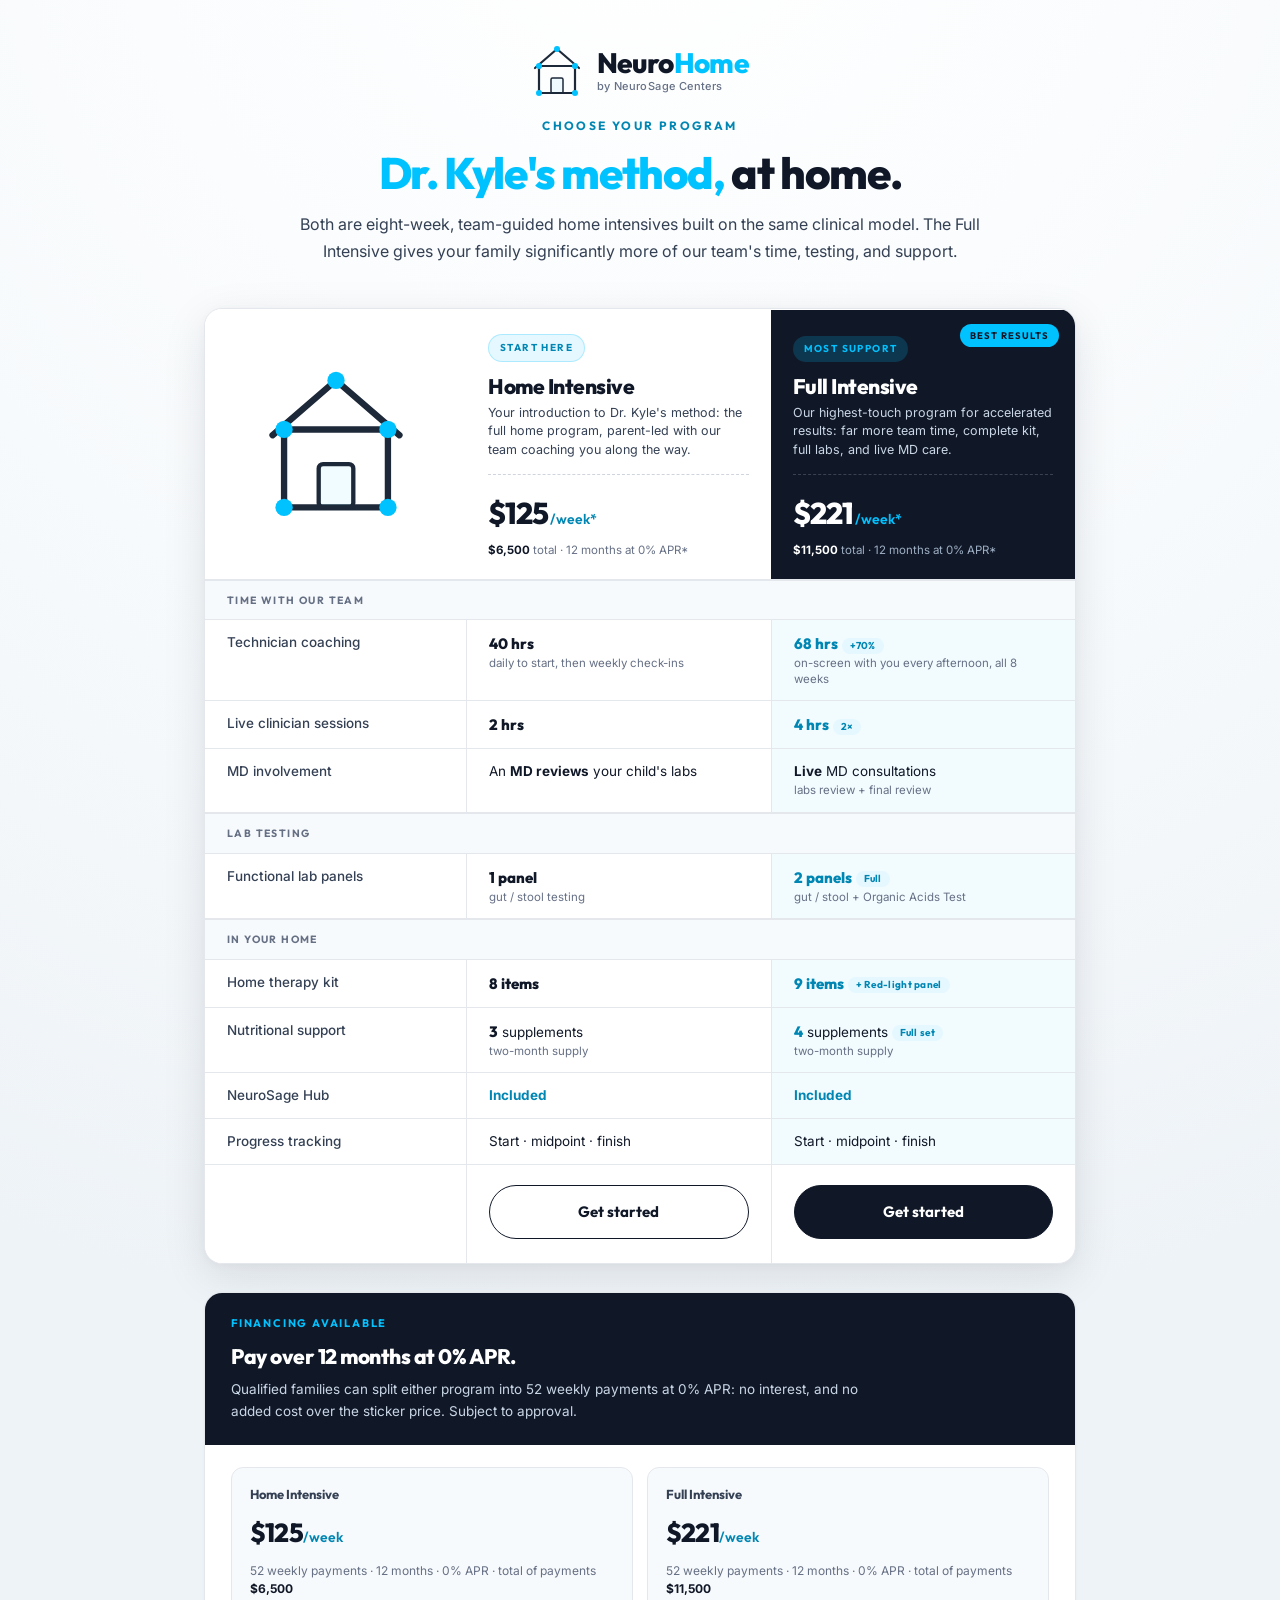
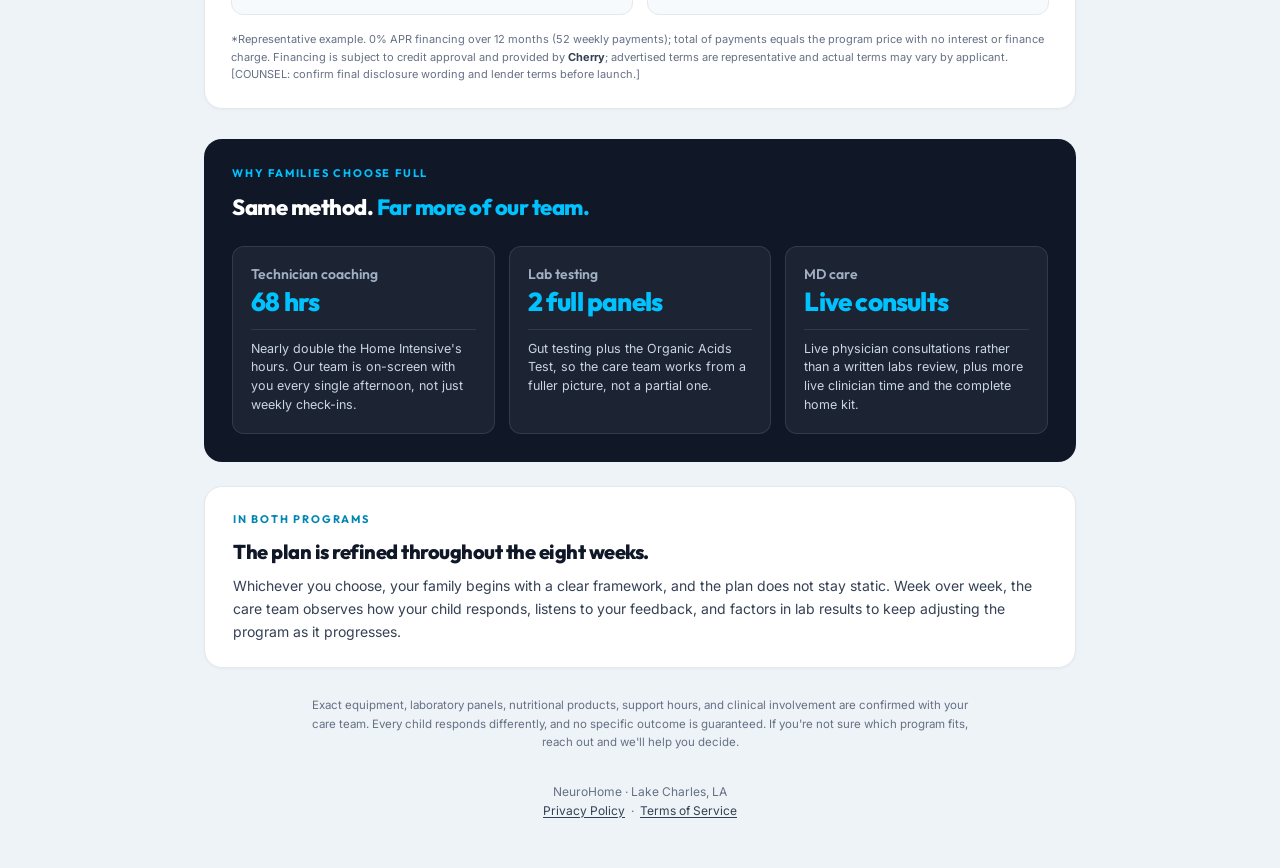
==== commit 7f389858: "copy: revert brand to plural "NeuroSage Centers" Reverts the earlier singularization; "Centers" is t" ====
--- a/compare/index.html
+++ b/compare/index.html
@@ -165,7 +165,7 @@
 <body>
 
   <div class="masthead">
-    <a class="nav-brand" href="#" aria-label="NeuroHome by NeuroSage Center">
+    <a class="nav-brand" href="#" aria-label="NeuroHome by NeuroSage Centers">
       <svg class="nav-brand-mark" width="52" height="52" viewBox="0 0 52 52" fill="none" xmlns="http://www.w3.org/2000/svg" aria-hidden="true">
         <rect x="8" y="22" width="36" height="27" rx="3" stroke="#1D2939" stroke-width="2.2" fill="none"/>
         <path d="M 4 24 L 26 5 L 48 24" stroke="#1D2939" stroke-width="2.2" fill="none" stroke-linecap="round" stroke-linejoin="round"/>
@@ -178,7 +178,7 @@
       </svg>
       <span class="nav-brand-wordmark">
         <span class="nav-brand-name">Neuro<span>Home</span></span>
-        <span class="nav-brand-tag">by NeuroSage Center</span>
+        <span class="nav-brand-tag">by NeuroSage Centers</span>
       </span>
     </a>
   </div>
